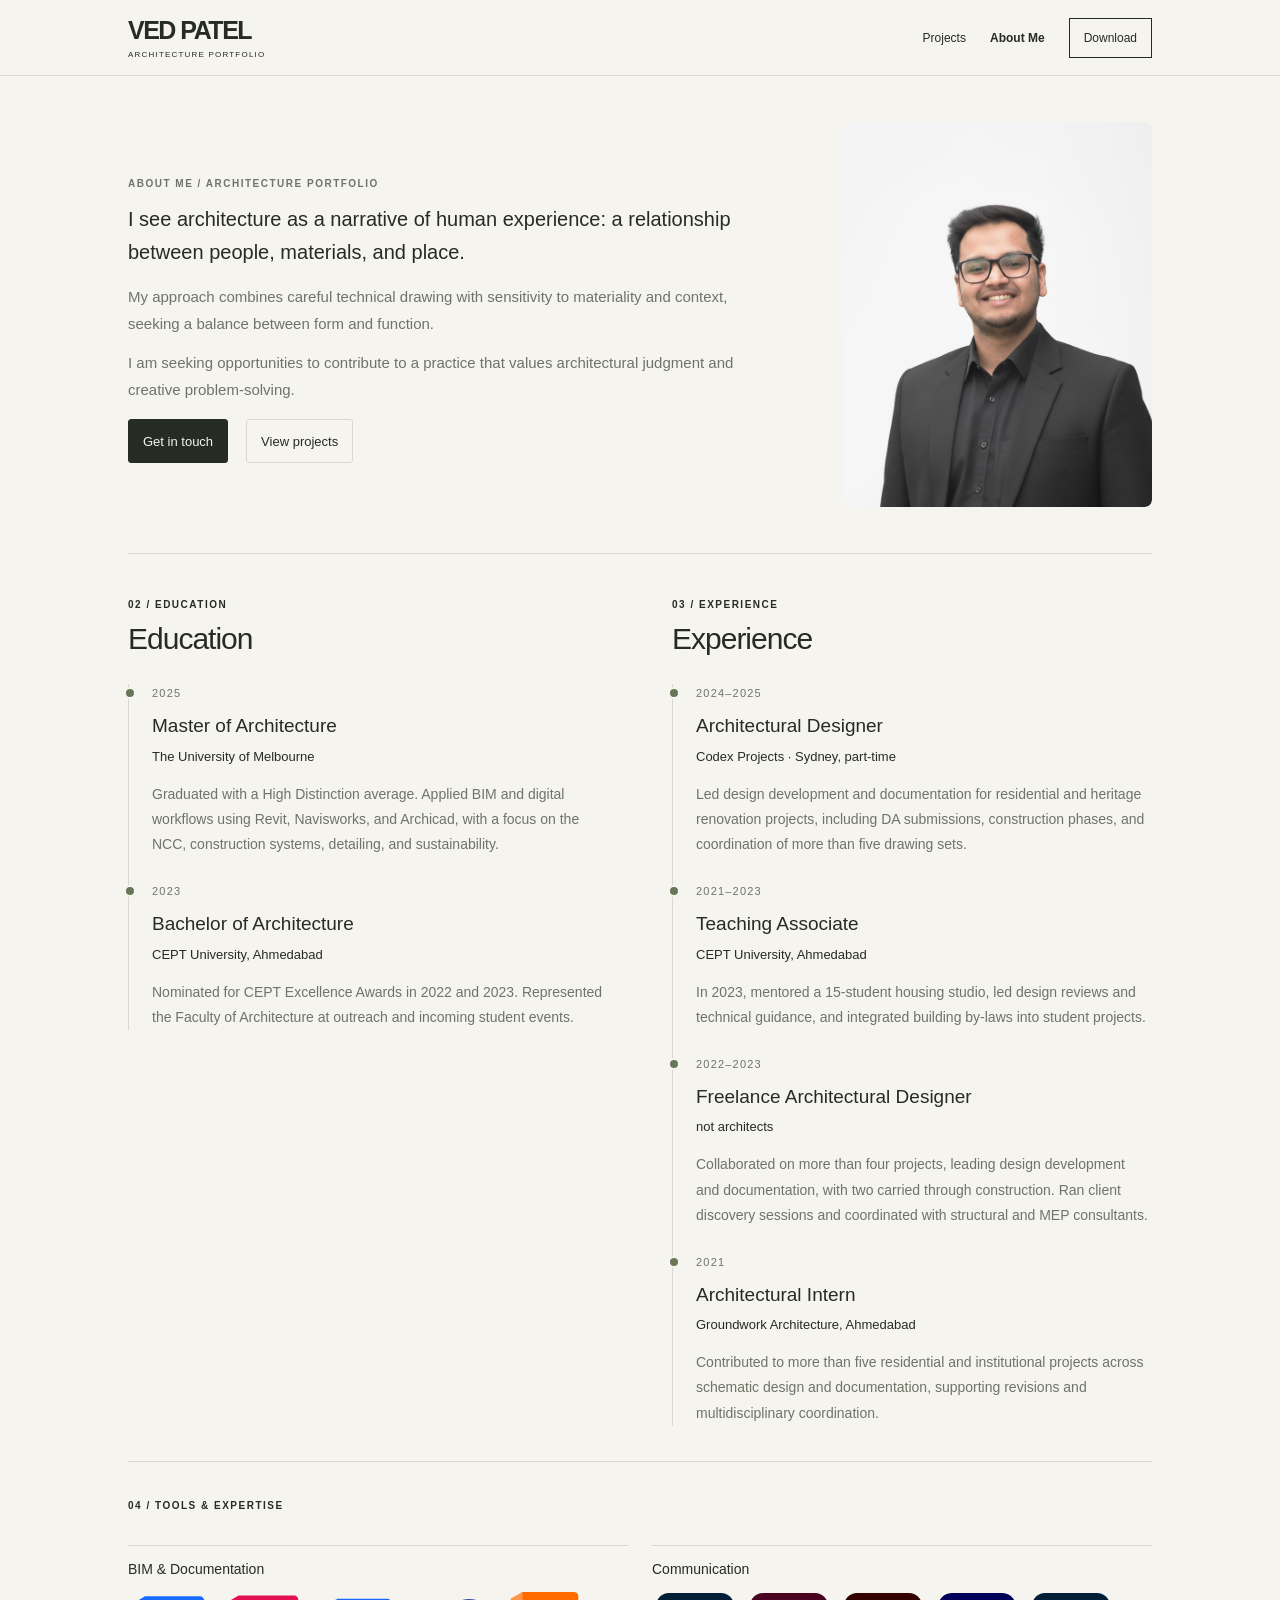
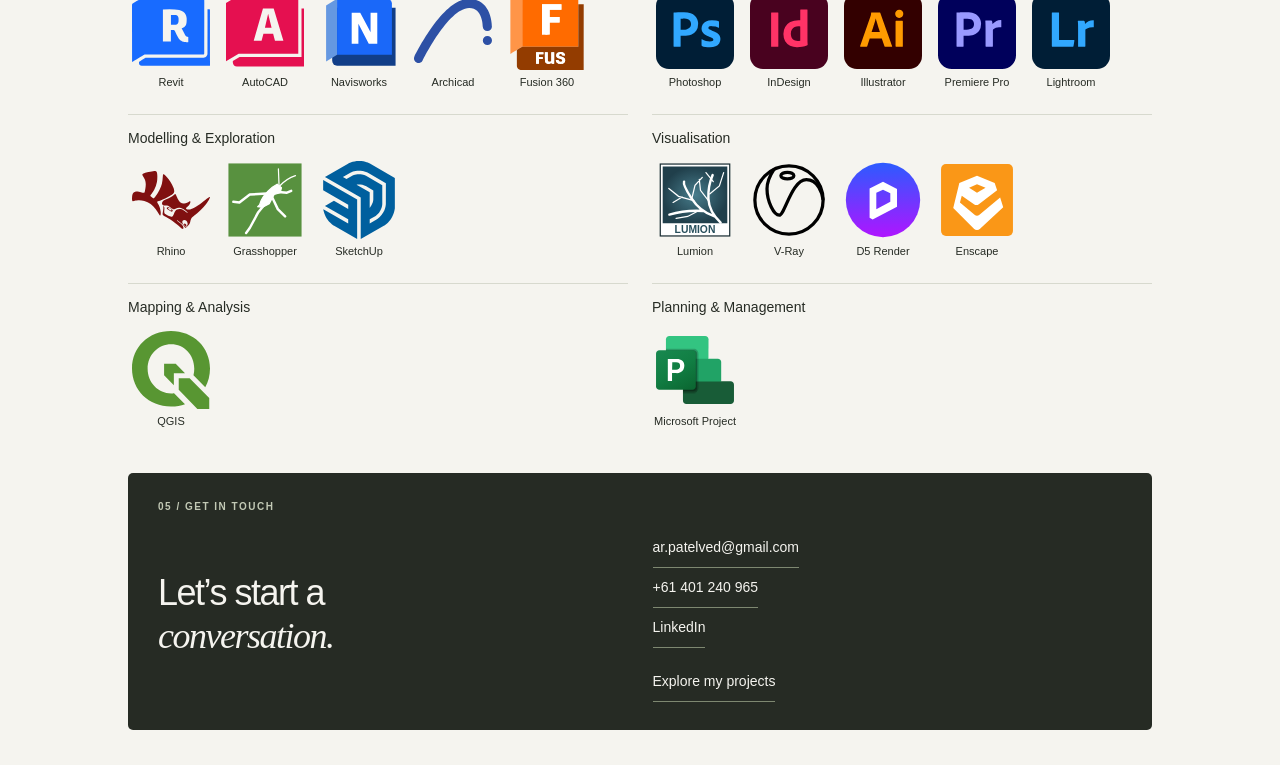
==== about.html @ 92090ff6 "About me page" ====
<!doctype html>
<html lang="en">
  <head>
    <meta charset="utf-8" />
    <meta name="viewport" content="width=device-width,initial-scale=1" />
    <meta
      name="description"
      content="Ved Patel — architecture graduate. Education, architectural experience, tools, and contact details."
    />
    <title>About Me | Ved Patel</title>
    <link rel="stylesheet" href="assets/css/style.css" />
    <link rel="stylesheet" href="assets/css/about.css" />
  </head>
  <body>
    <a class="skip" href="#about-content">Skip to about me</a>
    <header>
      <a class="brand" href="index.html"
        >VED PATEL<span>ARCHITECTURE PORTFOLIO</span></a
      ><button id="menu" aria-controls="navigation" aria-expanded="false">
        Menu +
      </button>
      <nav id="navigation" aria-label="Main navigation">
        <a href="index.html#projects">Projects</a
        ><a href="about.html" aria-current="page">About Me</a
        ><a
          class="download"
          href="assets/downloads/portfolio-placeholder.pdf"
          download
          >Download</a
        >
      </nav>
    </header>
    <main id="about-content" class="about-redesign">
      <section class="about-profile">
        <figure>
          <img
            src="assets/img/about/ved-patel.jpg"
            width="845"
            height="845"
            alt="Portrait of Ved Patel"
            fetchpriority="high"
          />
        </figure>
        <div>
          <p class="eyebrow">ABOUT ME / ARCHITECTURE PORTFOLIO</p>
          <!-- <h1>Ved <em>Patel.</em></h1><p class="profile-subtitle">Architecture. Context. Human experience.</p> -->
          <p class="lead">
            I see architecture as a narrative of human experience: a
            relationship between people, materials, and place.
          </p>
          <p>
            My approach combines careful technical drawing with sensitivity to
            materiality and context, seeking a balance between form and
            function.
          </p>
          <p>
            I am seeking opportunities to contribute to a practice that values
            architectural judgment and creative problem-solving.
          </p>
          <div class="profile-actions">
            <a class="about-action" href="#contact">Get in touch</a
            ><a class="about-action" href="index.html#projects"
              >View projects</a
            >
          </div>
        </div>
      </section>
      <div class="resume-columns">
        <section id="education" class="about-background resume-section">
          <div>
            <p class="eyebrow">02 / EDUCATION</p>
            <h2>Education</h2>
          </div>
          <div class="background-items">
            <article>
              <p class="resume-year">2025</p>
              <h3>Master of Architecture</h3>
              <p class="resume-place">The University of Melbourne</p>
              <p>
                Graduated with a High Distinction average. Applied BIM and
                digital workflows using Revit, Navisworks, and Archicad, with a
                focus on the NCC, construction systems, detailing, and
                sustainability.
              </p>
            </article>
            <article>
              <p class="resume-year">2023</p>
              <h3>Bachelor of Architecture</h3>
              <p class="resume-place">CEPT University, Ahmedabad</p>
              <p>
                Nominated for CEPT Excellence Awards in 2022 and 2023.
                Represented the Faculty of Architecture at outreach and incoming
                student events.
              </p>
            </article>
          </div>
        </section>
        <section
          id="experience"
          class="about-background resume-section experience-section"
        >
          <div>
            <p class="eyebrow">03 / EXPERIENCE</p>
            <h2>Experience</h2>
          </div>
          <div class="background-items">
            <article>
              <p class="resume-year">2024–2025</p>
              <h3>Architectural Designer</h3>
              <p class="resume-place">Codex Projects · Sydney, part-time</p>
              <p>
                Led design development and documentation for residential and
                heritage renovation projects, including DA submissions,
                construction phases, and coordination of more than five drawing
                sets.
              </p>
            </article>
            <article>
              <p class="resume-year">2021–2023</p>
              <h3>Teaching Associate</h3>
              <p class="resume-place">CEPT University, Ahmedabad</p>
              <p>
                In 2023, mentored a 15-student housing studio, led design
                reviews and technical guidance, and integrated building by-laws
                into student projects.
              </p>
            </article>
            <article>
              <p class="resume-year">2022–2023</p>
              <h3>Freelance Architectural Designer</h3>
              <p class="resume-place">not architects</p>
              <p>
                Collaborated on more than four projects, leading design
                development and documentation, with two carried through
                construction. Ran client discovery sessions and coordinated with
                structural and MEP consultants.
              </p>
            </article>
            <article>
              <p class="resume-year">2021</p>
              <h3>Architectural Intern</h3>
              <p class="resume-place">Groundwork Architecture, Ahmedabad</p>
              <p>
                Contributed to more than five residential and institutional
                projects across schematic design and documentation, supporting
                revisions and multidisciplinary coordination.
              </p>
            </article>
          </div>
        </section>
      </div>
      <section id="expertise" class="about-background resume-section">
        <div>
          <p class="eyebrow">04 / TOOLS &amp; EXPERTISE</p>
          <!-- <h2>Tools of the trade.</h2> -->
        </div>
        <div class="tool-groups categorized-tools">
          <div>
            <h3>BIM &amp; Documentation</h3>
            <ul class="tool-list">
              <li>
                <img
                  src="assets/icons/tools/revit.svg"
                  alt=""
                  width="28"
                  height="28"
                  loading="lazy"
                /><span>Revit</span>
              </li>
              <li>
                <img
                  src="assets/icons/tools/autocad.svg"
                  alt=""
                  width="28"
                  height="28"
                  loading="lazy"
                /><span>AutoCAD</span>
              </li>
              <li>
                <img
                  src="assets/icons/tools/navisworks.svg"
                  alt=""
                  width="28"
                  height="28"
                  loading="lazy"
                /><span>Navisworks</span>
              </li>
              <li>
                <img
                  src="assets/icons/tools/archicad.svg"
                  alt=""
                  width="28"
                  height="28"
                  loading="lazy"
                /><span>Archicad</span>
              </li>
              <li>
                <img
                  src="assets/icons/tools/fusion-360.svg"
                  alt=""
                  width="28"
                  height="28"
                  loading="lazy"
                /><span>Fusion 360</span>
              </li>
            </ul>
          </div>
          <div>
            <h3>Communication</h3>
            <ul class="tool-list">
              <li>
                <img
                  src="assets/icons/tools/photoshop.svg"
                  alt=""
                  width="28"
                  height="28"
                  loading="lazy"
                /><span>Photoshop</span>
              </li>
              <li>
                <img
                  src="assets/icons/tools/indesign.svg"
                  alt=""
                  width="28"
                  height="28"
                  loading="lazy"
                /><span>InDesign</span>
              </li>
              <li>
                <img
                  src="assets/icons/tools/illustrator.svg"
                  alt=""
                  width="28"
                  height="28"
                  loading="lazy"
                /><span>Illustrator</span>
              </li>
              <li>
                <img
                  src="assets/icons/tools/premiere.svg"
                  alt=""
                  width="28"
                  height="28"
                  loading="lazy"
                /><span>Premiere Pro</span>
              </li>
              <li>
                <img
                  src="assets/icons/tools/lightroom.svg"
                  alt=""
                  width="28"
                  height="28"
                  loading="lazy"
                /><span>Lightroom</span>
              </li>
            </ul>
          </div>
          <div>
            <h3>Modelling &amp; Exploration</h3>
            <ul class="tool-list">
              <li>
                <img
                  src="assets/icons/tools/rhinoceros-3d.svg"
                  alt=""
                  width="28"
                  height="28"
                  loading="lazy"
                /><span>Rhino</span>
              </li>
              <li>
                <img
                  src="assets/icons/tools/grasshopper-3d.svg"
                  alt=""
                  width="28"
                  height="28"
                  loading="lazy"
                /><span>Grasshopper</span>
              </li>
              <li>
                <img
                  src="assets/icons/tools/sketchup.svg"
                  alt=""
                  width="28"
                  height="28"
                  loading="lazy"
                /><span>SketchUp</span>
              </li>
            </ul>
          </div>
          <div>
            <h3>Visualisation</h3>
            <ul class="tool-list">
              <li>
                <img
                  src="assets/icons/tools/lumion-3d.svg"
                  alt=""
                  width="28"
                  height="28"
                  loading="lazy"
                /><span>Lumion</span>
              </li>
              <li>
                <img
                  src="assets/icons/tools/vray.svg"
                  alt=""
                  width="28"
                  height="28"
                  loading="lazy"
                /><span>V-Ray</span>
              </li>
              <li>
                <img
                  src="assets/icons/tools/d5-render.svg"
                  alt=""
                  width="28"
                  height="28"
                  loading="lazy"
                /><span>D5 Render</span>
              </li>
              <li>
                <img
                  src="assets/icons/tools/enscape-chaos.svg"
                  alt=""
                  width="28"
                  height="28"
                  loading="lazy"
                /><span>Enscape</span>
              </li>
            </ul>
          </div>
          
          <div>
            <h3>Mapping &amp; Analysis</h3>
            <ul class="tool-list">
              <li>
                <img
                  src="assets/icons/tools/qgis.svg"
                  alt=""
                  width="48"
                  height="48"
                  loading="lazy"
                /><span>QGIS</span>
              </li>
            </ul>
          </div>
          <div>
            <h3>Planning &amp; Management</h3>
            <ul class="tool-list">
              <li>
                <img
                  src="assets/icons/tools/microsoft-project.svg"
                  alt=""
                  width="56"
                  height="56"
                  loading="lazy"
                /><span>Microsoft Project</span>
              </li>
            </ul>
          </div>
        </div>
      </section>
      <section id="contact" class="contact">
        <p class="eyebrow">05 / GET IN TOUCH</p>
        <h2>Let’s start a<br /><em>conversation.</em></h2>
        <div class="contact-links">
          <a class="about-action" href="mailto:ar.patelved@gmail.com"
            >ar.patelved@gmail.com</a
          ><a class="about-action" href="tel:+61401240965">+61 401 240 965</a
          ><a class="about-action" href="https://www.linkedin.com/in/vedhpatel/"
            >LinkedIn</a
          >
        </div>
        <a class="about-action" href="index.html#projects"
          >Explore my projects</a
        >
      </section>
    </main>
    <!-- <footer>
      <a class="brand" href="index.html">Ved Patel</a
      ><span>Ved Patel · Architecture portfolio</span
      ><a href="#about-content">Back to top ↑</a>
    </footer> -->
    <script src="assets/js/navigation.js"></script>
    <script src="assets/js/motion.js"></script>
  </body>
</html>
---- assets/css/style.css ----
:root{--bg:#f5f4ef;--ink:#262b24;--muted:#6e7467;--line:#d7d9ce;--green:#e7eadf}*{box-sizing:border-box}html{scroll-behavior:smooth;scroll-padding-top:24px}body{margin:0;background:var(--bg);color:var(--ink);font-family:Arial,Helvetica,sans-serif}a{color:inherit;text-decoration:none}button{font:inherit;cursor:pointer;color:inherit}a:focus-visible,button:focus-visible{outline:2px solid #697e4a;outline-offset:5px}.skip{position:absolute;top:-80px}.skip:focus{top:8px;left:8px;z-index:10;background:white;padding:15px}header{display:flex;align-items:center;justify-content:space-between;padding:28px 5%;border-bottom:1px solid var(--line)}.brand{font-size:32px;letter-spacing:-2px;font-weight:800}.brand span{display:block;font-size:9px;letter-spacing:1.6px;margin-top:7px;font-weight:400}nav{display:flex;align-items:center;gap:32px;font-size:13px}nav a{display:inline-flex;align-items:center;min-height:44px}nav a:hover{color:#64734c}.download{border:1px solid var(--ink);padding:0 18px;gap:22px}.download:hover{background:var(--ink);color:var(--bg)}#menu{display:none}.intro{padding:70px 5% 38px}.eyebrow{font-size:10px;letter-spacing:2px;font-weight:600}h1{font-size:clamp(48px,7vw,108px);font-weight:400;letter-spacing:-5px;line-height:1.05;margin:32px 0}em{font-family:Georgia,serif;font-weight:400}.intro-row{display:flex;justify-content:space-between;align-items:end;font-size:13px;line-height:1.6}.intro-row p{margin:0}.intro-row a{display:flex;gap:40px;align-items:center}.intro-row span{font-size:28px}.hero{margin:0 2%;position:relative}.hero img{display:block;width:100%;height:65vh;min-height:360px;max-height:800px;object-fit:cover;object-position:center 60%}.hero figcaption{position:absolute;bottom:0;left:0;right:0;padding:65px 3% 25px;display:flex;justify-content:space-between;gap:20px;color:white;background:linear-gradient(transparent,#0009);font-size:12px}.hero figcaption span{font-size:10px;letter-spacing:1px}.projects{padding:85px 5%}.section-heading{display:flex;justify-content:space-between;align-items:end;border-bottom:1px solid var(--line);padding-bottom:26px}.section-heading h2{font-size:36px;letter-spacing:-1.5px;font-weight:400;margin:18px 0 0}.section-heading sup{font-size:12px;color:var(--muted);letter-spacing:0;margin-left:5px}.section-heading>p{font-size:12px;line-height:1.6;color:var(--muted)}.filters{display:flex;gap:10px;flex-wrap:wrap;margin:26px 0 35px}.filters button{background:none;border:1px solid var(--line);padding:12px 20px;border-radius:30px;font-size:12px;min-height:44px}.filters .active{background:var(--ink);color:white;border-color:var(--ink)}.grid{display:grid;grid-template-columns:repeat(3,minmax(0,1fr));gap:40px 25px}.card{background:none;border:0;padding:0;text-align:left;min-width:0}.card-image{display:block;aspect-ratio:1.25;overflow:hidden;background:var(--green)}.card img{width:100%;height:100%;object-fit:cover;transition:transform .5s}.card:hover img{transform:scale(1.035)}.card-heading{display:flex;justify-content:space-between;gap:15px;align-items:center;margin-top:16px}.card h3{font-weight:400;font-size:17px;margin:0}.card p{font-size:11px;color:var(--muted);margin-top:9px}.about{background:var(--green);padding:75px 5%;display:grid;grid-template-columns:1fr 1fr;gap:10%}.about h2{font-size:clamp(32px,3.4vw,52px);font-weight:400;line-height:1.18;letter-spacing:-2px;margin-top:28px}.about p{font-size:14px;line-height:1.8;color:#59614f}.about .eyebrow{font-size:10px}.about .lead{font-size:21px;color:var(--ink);line-height:1.6}.about .note{font-size:11px;margin-top:25px}.contact{padding:85px 5%}.contact h2{font-size:clamp(45px,6.5vw,90px);font-weight:400;line-height:1.1;letter-spacing:-4px;margin:30px 0}.contact>p:not(.eyebrow){font-size:13px;color:var(--muted)}#copy-email{background:none;border:0;border-bottom:1px solid var(--ink);padding:16px 0;font-size:16px}footer{margin:0 5%;border-top:1px solid var(--line);display:flex;justify-content:space-between;align-items:center;padding:28px 0;font-size:11px;color:var(--muted)}footer .brand{font-size:25px;color:var(--ink)}@media(min-width:1700px){body{max-width:1850px;margin:auto}}@media(max-width:1050px){.grid{grid-template-columns:repeat(2,minmax(0,1fr))}nav{gap:23px}h1{letter-spacing:-3px}.about{gap:6%}}@media(max-width:650px){header{padding:23px 6%}.brand{font-size:28px}#menu{display:block;background:none;border:0;min-height:44px;padding:10px;font-size:13px}nav{display:none;position:absolute;top:97px;left:0;right:0;background:var(--bg);z-index:5;padding:20px 6%;border-bottom:1px solid var(--line)}nav.open{display:flex;flex-direction:column;align-items:stretch;gap:15px}nav a{justify-content:space-between}.intro{padding:45px 6% 30px}h1{font-size:47px;letter-spacing:-2.8px;margin:28px 0}.eyebrow{font-size:9px;letter-spacing:1.5px}.intro-row{font-size:11px;align-items:start;gap:18px}.intro-row a{gap:12px}.hero{margin:0}.hero img{height:52vh;min-height:340px}.hero figcaption{font-size:11px;padding:65px 6% 20px}.hero figcaption span{font-size:8px}.projects{padding:55px 6%}.section-heading h2{font-size:28px;letter-spacing:-1px}.section-heading>p{font-size:10px;max-width:100px}.filters{gap:7px}.filters button{font-size:11px;padding:11px 13px}.grid{grid-template-columns:1fr;gap:32px}.about{padding:50px 6%;grid-template-columns:1fr;gap:0}.about h2{margin-bottom:10px}.about .lead{font-size:19px}.contact{padding:55px 6%}.contact h2{font-size:46px;letter-spacing:-2px}footer{margin:0 6%;flex-wrap:wrap;gap:22px}footer span{order:3;width:100%}}@media(prefers-reduced-motion:reduce){html{scroll-behavior:auto}.card img{transition:none}}



.card{display:block}.project-page{padding:55px 5% 80px}.project-back{display:inline-flex;align-items:center;min-height:44px;font-size:13px;margin-bottom:30px}.project-page h1{font-size:clamp(40px,6vw,88px);letter-spacing:-3px}.project-description{max-width:600px;color:var(--muted);font-size:14px;line-height:1.8;margin-bottom:40px}.project-images{display:grid;gap:25px}.project-images img{display:block;width:100%;height:auto;background:var(--green)}.project-pagination{display:flex;justify-content:space-between;gap:25px;border-top:1px solid var(--line);margin-top:45px;padding-top:25px;font-size:14px}.project-pagination a{min-height:44px;display:inline-flex;align-items:center}@media(max-width:650px){.project-page{padding:30px 6% 50px}.project-page h1{letter-spacing:-2px}.project-images{gap:15px}.project-pagination{font-size:12px}}

/* Gentle motion with native scrolling and navigation. */
@media (prefers-reduced-motion: no-preference) {
 main{animation:page-arrive 450ms ease-out both}
 .reveal{opacity:0;transform:translateY(16px);transition:opacity 650ms ease-out,transform 650ms cubic-bezier(.22,1,.36,1)}
 .reveal.is-visible{opacity:1;transform:none}
 .card img{transition:transform 800ms cubic-bezier(.22,1,.36,1)}
 .card-heading>span{transition:transform 450ms cubic-bezier(.22,1,.36,1)}
 #navigation>a:not(.download){background-image:linear-gradient(currentColor,currentColor);background-repeat:no-repeat;background-position:0 calc(100% - 6px);background-size:0 1px;transition:background-size 300ms ease,color 300ms ease}
 #navigation>a:not(.download):hover,#navigation>a:not(.download):focus-visible{background-size:100% 1px}
 .download,.filters button{transition:color 250ms ease,background-color 250ms ease,border-color 250ms ease}
 .card:focus-visible .card-heading>span{transform:translate(3px,-3px)}
}
@media(hover:hover) and (pointer:fine) and (prefers-reduced-motion:no-preference){.card:hover img{transform:scale(1.025)}.card:hover .card-heading>span{transform:translate(3px,-3px)}}
@keyframes page-arrive{from{opacity:0}to{opacity:1}}
@media(prefers-reduced-motion:reduce){.reveal{opacity:1;transform:none;transition:none}.card:hover img{transform:none}}
.related-projects{margin-top:70px;padding-top:38px;border-top:1px solid var(--line)}
.related-heading{display:flex;align-items:end;justify-content:space-between;gap:20px;margin-bottom:28px}
.related-heading h2{font-size:clamp(26px,3vw,42px);font-weight:400;letter-spacing:-1px;margin:15px 0 0}
.related-controls{display:flex;gap:9px;flex-shrink:0}
.related-controls button{width:46px;height:46px;border:1px solid var(--line);border-radius:50%;background:transparent;font-size:20px}
.related-controls button:hover:not(:disabled){background:var(--ink);color:var(--bg)}
.related-controls button:disabled{opacity:.3;cursor:default}
.related-track{display:flex;gap:24px;overflow-x:auto;scroll-snap-type:x mandatory;scroll-padding-inline:2px;overscroll-behavior-x:contain;padding:5px 2px 12px;scrollbar-width:none;-ms-overflow-style:none}
.related-track::-webkit-scrollbar{display:none}
.related-dots{display:flex;justify-content:center;gap:0;margin-top:8px}
.related-dots button{display:grid;place-items:center;width:44px;height:44px;padding:0;border:0;background:transparent;border-radius:50%}
.related-dots button::before{content:'';display:block;width:7px;height:7px;border-radius:50%;background:var(--line)}
.related-dots button.active::before{background:var(--ink);width:9px;height:9px}
.related-dots button:hover::before{background:var(--muted)}
@media(prefers-reduced-motion:no-preference){.related-dots button::before{transition:background-color 250ms ease,width 250ms ease,height 250ms ease}}
.related-card{flex:0 0 calc((100% - 48px)/3);scroll-snap-align:start}
.related-track:focus-visible{outline:2px solid #697e4a;outline-offset:5px}
@media(max-width:1050px){.related-card{flex-basis:calc((100% - 24px)/2)}}
@media(max-width:650px){.related-projects{margin-top:45px;padding-top:25px}.related-heading{align-items:center;gap:12px}.related-heading h2{font-size:26px}.related-controls{gap:6px}.related-controls button{width:44px;height:44px}.related-track{gap:16px}.related-card{flex-basis:84%}}

/* A sharp central project, with smaller softly blurred neighbours. */
.related-track{padding:25px 0 18px;scroll-padding-inline:0;align-items:start}
.related-track .related-card{flex-basis:36%;scroll-snap-align:center}
.related-card .card-image{transform:scale(1);filter:none;opacity:1;transform-origin:center}.related-card.is-side .card-image{transform:scale(.88);filter:blur(3px);opacity:.5}
.related-card .card-heading,.related-card>p{opacity:.45;transform:scale(.94);transform-origin:center}
.related-card.is-centered .card-image,.related-card:focus-visible .card-image{transform:scale(1);filter:blur(0);opacity:1}
.related-card.is-centered .card-heading,.related-card.is-centered>p,.related-card:focus-visible .card-heading,.related-card:focus-visible>p{opacity:1;transform:none}
@media(prefers-reduced-motion:no-preference){.related-card .card-image{transition:transform 650ms cubic-bezier(.22,1,.36,1),filter 650ms ease,opacity 650ms ease}.related-card .card-heading,.related-card>p{transition:opacity 500ms ease,transform 500ms ease}}
@media(max-width:650px){.related-track .related-card{flex-basis:56%}.related-card.is-side .card-image{filter:blur(2px)}.related-card.is-centered .card-image,.related-card:focus-visible .card-image{filter:none}}
.related-track .related-card.is-centered .card-image{filter:none;opacity:1;transform:scale(1);transition:transform 650ms cubic-bezier(.22,1,.36,1),opacity 300ms ease}.related-track .related-card.is-centered img{filter:none}

/* Let the carousel use the full page width as the screen grows. */
.related-track{width:calc(100% + 11.111111%);margin-inline:-5.555555%}
.related-track .related-card{flex-basis:clamp(210px,26vw,380px)}
@media(max-width:650px){.related-track{width:calc(100% + 13.636364%);margin-inline:-6.818182%}.related-track .related-card{flex-basis:clamp(160px,56vw,300px)}}
/* Consistent, wider page margins across both pages. */
:root{--page-gutter:clamp(56px,10vw,180px)}
header,.intro,.projects,.about,.contact,.project-page{padding-inline:var(--page-gutter)}
.hero{margin-inline:var(--page-gutter)}
footer{margin-inline:var(--page-gutter)}
.related-track{width:100%;margin-inline:0}
@media(max-width:650px){
 :root{--page-gutter:24px}
 header,.intro,.projects,.about,.contact,.project-page{padding-inline:var(--page-gutter)}
 .hero,footer{margin-inline:var(--page-gutter)}
 #navigation{padding-inline:var(--page-gutter)}
 .related-track{width:100%;margin-inline:0}
}
/* Compact navigation in the normal document flow. */
header{position:static;padding-block:16px;gap:20px}
header .brand{font-size:25px;letter-spacing:-1.5px}
header .brand span{font-size:8px;letter-spacing:1.2px;margin-top:5px}
#navigation{gap:24px;font-size:12px}
#navigation>a{min-height:40px}
#navigation .download{padding-inline:14px;gap:0}
@media(max-width:650px){
 header{flex-wrap:wrap;padding-block:12px}
 #menu{min-height:40px}
 #navigation{position:static;flex-basis:100%;padding:12px 0 6px;border:0;gap:10px}
 #navigation>a{min-height:44px}
}
/* Keep navigation visible while scrolling. */
header{position:sticky;top:0;z-index:100;background:var(--bg)}html{scroll-padding-top:100px}@media(max-width:650px){html{scroll-padding-top:90px}}

/* Progressive translucent blur at the carousel edges; centre stays clear. */
.related-viewport{position:relative;isolation:isolate}
.related-viewport::before,.related-viewport::after{content:'';position:absolute;top:0;bottom:0;width:30%;z-index:2;pointer-events:none;background:rgba(245,244,239,.32);-webkit-backdrop-filter:blur(6px);backdrop-filter:blur(6px)}
.related-viewport::before{left:0;-webkit-mask-image:linear-gradient(to right,#000,transparent);mask-image:linear-gradient(to right,#000,transparent)}
.related-viewport::after{right:0;-webkit-mask-image:linear-gradient(to left,#000,transparent);mask-image:linear-gradient(to left,#000,transparent)}
.related-track .related-card.is-side .card-image{filter:none;opacity:1}
.related-track .related-card.is-side .card-heading,.related-track .related-card.is-side>p{opacity:.8}
.related-viewport:focus-within::before,.related-viewport:focus-within::after{pointer-events:none}
@media(max-width:650px){.related-viewport::before,.related-viewport::after{width:22%;-webkit-backdrop-filter:blur(4px);backdrop-filter:blur(4px)}}
/* Blur neighbouring tiles while preserving the sharp centre. */
.related-track .related-card.is-side .card-image{filter:blur(3px);opacity:.7}
.related-track .related-card.is-centered .card-image,.related-track .related-card:focus-visible .card-image{filter:none;opacity:1}
@media(max-width:650px){.related-track .related-card.is-side .card-image{filter:blur(2px)}.related-track .related-card.is-centered .card-image,.related-track .related-card:focus-visible .card-image{filter:none}}
/* Compact sticky thumbnails make long image galleries easy to navigate. */
.image-navigator{position:sticky;top:72px;z-index:10;background:var(--bg);border-block:1px solid var(--line);padding:10px 0 8px;margin-bottom:24px}
.image-nav-heading{display:flex;justify-content:space-between;font-size:10px;letter-spacing:1px;margin-bottom:8px;color:var(--muted)}
.image-thumbnails{display:flex;gap:8px;overflow-x:auto;padding:3px 2px 7px;scrollbar-width:thin}
.image-thumbnails a{position:relative;flex:0 0 62px;height:45px;opacity:.55;border:2px solid transparent;border-radius:3px;overflow:hidden}
.image-thumbnails img{display:block;width:100%;height:100%;object-fit:cover}
.image-thumbnails a>span{position:absolute;bottom:0;right:0;padding:2px 4px;background:#20251dcc;color:white;font-size:8px}
.image-thumbnails a[aria-current=true],.image-thumbnails a:hover,.image-thumbnails a:focus-visible{opacity:1;border-color:var(--ink)}
.project-images img{scroll-margin-top:195px}
@media(max-width:650px){.image-navigator{top:66px;margin-bottom:16px}.image-thumbnails a{flex-basis:56px;height:44px}.project-images img{scroll-margin-top:185px}}
@media(prefers-reduced-motion:no-preference){.image-thumbnails a{transition:opacity 200ms ease,border-color 200ms ease}}
/* Vertical image navigation alongside the right edge of the gallery. */
.project-gallery-layout{display:grid;grid-template-columns:minmax(0,1fr) 80px;gap:24px;align-items:start}
.project-gallery-layout .project-images{min-width:0}
.image-navigator{top:90px;width:80px;margin:0;padding:10px 6px;border:1px solid var(--line);border-radius:5px;max-height:calc(100dvh - 115px)}
.image-nav-heading{flex-direction:column;align-items:center;gap:5px;font-size:9px;letter-spacing:0;text-align:center;margin-bottom:8px}
.image-thumbnails{flex-direction:column;overflow-x:hidden;overflow-y:auto;max-height:calc(100dvh - 185px);padding:3px;gap:7px}
.image-thumbnails a{flex:0 0 46px;width:100%;height:46px;min-height:46px}
.project-images img{scroll-margin-top:100px}
@media(max-width:650px){.project-gallery-layout{grid-template-columns:minmax(0,1fr) 48px;gap:10px}.image-navigator{top:80px;width:48px;padding:7px 3px;max-height:calc(100dvh - 100px)}.image-nav-heading{font-size:8px}.image-nav-heading>span:first-child{font-size:0}.image-nav-heading>span:first-child::after{content:'Images';font-size:8px}.image-thumbnails{padding:2px;max-height:calc(100dvh - 163px);gap:6px}.image-thumbnails a{flex-basis:44px;min-height:44px;height:44px}.project-images img{scroll-margin-top:90px}}
/* The document is the only scroll area; thumbnails flow beside the gallery. */
.project-gallery-layout .image-navigator{position:static;max-height:none;align-self:start}
.project-gallery-layout .image-thumbnails{overflow:visible;max-height:none;padding-bottom:3px;scrollbar-width:none}
/* Sticky right-side navigation with no independent scrolling. */
.project-gallery-layout .image-navigator{position:sticky;top:90px;align-self:start;max-height:none}.project-gallery-layout .image-thumbnails{overflow:visible;max-height:none}@media(max-width:650px){.project-gallery-layout .image-navigator{top:80px}}

/* Expand the image navigator into two columns when height is limited. */
.project-gallery-layout{grid-template-columns:minmax(0,1fr) auto}
.project-gallery-layout .image-thumbnails{display:grid;grid-template-columns:1fr;gap:7px}
.project-gallery-layout .image-navigator.two-columns{width:148px}
.project-gallery-layout .image-navigator.two-columns .image-thumbnails{grid-template-columns:repeat(2,minmax(0,1fr))}
@media(max-width:650px){.project-gallery-layout .image-navigator.two-columns{width:90px}.project-gallery-layout .image-thumbnails{gap:6px}}
/* Hide the image navigator on phones and give the gallery full width. */
@media(max-width:650px){.project-gallery-layout{grid-template-columns:minmax(0,1fr)}.project-gallery-layout .image-navigator{display:none}}

/* Project introduction: information left, first image as the cover right. */
.project-introduction{display:grid;grid-template-columns:minmax(0,.8fr) minmax(0,1.2fr);gap:clamp(28px,5vw,80px);align-items:center;margin-bottom:55px}
.project-introduction-text{min-width:0}
.project-introduction h1{font-size:clamp(36px,4.4vw,68px);line-height:1.1;margin:24px 0 30px;overflow-wrap:anywhere}
.project-cover{display:block;width:100%;height:auto;scroll-margin-top:100px}
.project-metadata{margin:0 0 24px;padding-top:20px;border-top:1px solid var(--line)}
.project-metadata dt{font-size:10px;letter-spacing:1.5px;text-transform:uppercase;color:var(--muted);margin-bottom:9px}
.project-metadata dd{font-size:14px;margin:0;line-height:1.6}
.project-introduction .project-description{margin-bottom:0}
@media(max-width:650px){.project-introduction{grid-template-columns:minmax(0,1fr);gap:25px;margin-bottom:25px}.project-introduction h1{font-size:40px;margin:20px 0 25px}.project-cover{scroll-margin-top:90px}}
/* Dedicated About Me page. */
.about-opening{max-width:540px;font-size:17px;line-height:1.8;color:var(--muted);margin:30px 0 0}
.about-profile,.about-background{padding:55px var(--page-gutter) 75px;display:grid;grid-template-columns:minmax(0,1fr) minmax(0,1fr);gap:clamp(30px,6vw,90px);align-items:center}
.about-profile figure{margin:0}.about-profile img{display:block;width:100%;height:auto}.about-profile figcaption{font-size:10px;color:var(--muted);margin-top:12px}
.about-profile h2,.about-background h2{font-size:clamp(28px,3.4vw,46px);font-weight:400;letter-spacing:-1.5px;margin:20px 0}
.about-profile p{font-size:14px;line-height:1.8;color:var(--muted)}.about-profile .lead{font-size:20px;color:var(--ink)}.about-profile .eyebrow{font-size:10px}.about-profile .note{font-size:11px}
.about-background{align-items:start;padding-top:70px}.background-items>div{border-bottom:1px solid var(--line);padding:5px 0 20px;margin-bottom:20px}.background-items h3{font-size:15px;font-weight:400}.background-items p{font-size:13px;line-height:1.7;color:var(--muted)}
.about-action{display:inline-flex;align-items:center;min-height:44px;border-bottom:1px solid var(--ink);font-size:14px;margin:10px 24px 0 0}
#navigation a[aria-current=page]{font-weight:700}
@media(max-width:650px){.about-profile,.about-background{grid-template-columns:minmax(0,1fr);gap:30px;padding-block:30px 45px}.about-profile .lead{font-size:18px}.about-opening{font-size:15px}}
/* About page content adapted from Ved Patel's existing portfolio. */
.about-profile figure{max-width:480px}.about-profile img{aspect-ratio:1;object-fit:cover}
.resume-section{border-top:1px solid var(--line);padding-block:60px}
.background-items>article{padding:0 0 26px;margin-bottom:28px;border-bottom:1px solid var(--line)}
.background-items>article:last-child{margin-bottom:0;border-bottom:0}
.background-items .resume-year{font-size:11px;letter-spacing:1px;color:var(--muted);margin:0 0 12px}
.background-items article h3{font-size:21px;margin:0 0 8px;font-weight:400}
.background-items .resume-place{font-size:13px;color:var(--ink);margin:0 0 15px}
.tool-groups{display:grid;grid-template-columns:repeat(2,minmax(0,1fr));gap:26px}
.tool-groups h3{font-size:14px;font-weight:400;margin:0 0 12px}
.tool-groups p{font-size:13px;line-height:1.9;color:var(--muted);margin:0}
.contact-links{display:flex;flex-wrap:wrap;gap:0 14px}
.contact-links a{overflow-wrap:anywhere}
@media(max-width:650px){.resume-section{padding-block:35px}.tool-groups{grid-template-columns:1fr;gap:25px}.background-items article h3{font-size:19px}.contact-links{display:block}}
/* About page: layered entrances and subtle, deliberate interactions. */
.about-profile figure{overflow:hidden}
.about-profile figure img{display:block}
@media(prefers-reduced-motion:no-preference){
 .about-intro>.reveal,.about-profile>div>.reveal,.tool-groups>.reveal{transition-delay:var(--reveal-delay,0ms)}
 .about-intro h1.reveal{transform:translateY(24px);transition-duration:900ms}
 .about-intro h1.reveal.is-visible{transform:none}
 .about-profile figure.reveal{transform:translateY(24px);transition-duration:900ms}
 .about-profile figure.reveal.is-visible{transform:none}
 .about-profile figure.reveal img{transform:scale(1.045);transition:transform 1400ms cubic-bezier(.22,1,.36,1)}
 .about-profile figure.reveal.is-visible img{transform:scale(1)}
 .resume-section .background-items>article{transition-duration:750ms}
 .tool-groups>div{position:relative;padding:18px;border:1px solid var(--line);transition:opacity 650ms ease-out,transform 650ms cubic-bezier(.22,1,.36,1),background-color 300ms ease,border-color 300ms ease;transition-delay:var(--reveal-delay,0ms)}
 .about-action{background-image:linear-gradient(currentColor,currentColor);background-repeat:no-repeat;background-size:0 1px;background-position:left bottom;transition:background-size 400ms ease,color 300ms ease}
 .about-action:hover,.about-action:focus-visible{background-size:100% 1px;color:#64734c}
}
@media(hover:hover) and (pointer:fine) and (prefers-reduced-motion:no-preference){
 .tool-groups>div.is-visible:hover{transform:translateY(-4px);background:var(--green);border-color:#a9b29b;transition-delay:0ms}
}
/* About: a balanced profile, readable timelines, and a calm contact panel. */
#about-content .about-profile{grid-template-columns:minmax(0,.85fr) minmax(0,1.15fr);gap:clamp(32px,6vw,90px);padding-block:70px 80px;align-items:center}
#about-content .about-profile figure{width:100%;max-width:420px;margin:0}
#about-content .about-profile figure img{aspect-ratio:4/5;object-fit:cover;object-position:center;border-radius:2px}
#about-content .about-profile h1{font-size:clamp(32px,3.8vw,60px);line-height:1.12;letter-spacing:-2.3px;margin:24px 0 28px;font-weight:400}
#about-content .about-profile>div{max-width:600px}
#about-content .about-profile .lead{font-size:clamp(17px,1.5vw,21px);line-height:1.7;margin:0 0 20px}
#about-content .about-profile p:not(.lead):not(.eyebrow){font-size:14px;line-height:1.85;margin:0 0 16px}
#about-content .resume-section{grid-template-columns:minmax(0,.7fr) minmax(0,1.3fr);gap:clamp(32px,6vw,90px);padding-block:65px;align-items:start}
#about-content .resume-section h2{font-size:clamp(28px,3vw,42px);line-height:1.2;letter-spacing:-1.5px;margin:20px 0 0}
#about-content .background-items{border-left:1px solid var(--line);padding-left:28px}
#about-content .background-items>article{position:relative;margin:0;padding:0 0 32px;border:0}
#about-content .background-items>article:last-child{padding-bottom:0}
#about-content .background-items>article::before{content:'';position:absolute;left:-33px;top:3px;width:8px;height:8px;background:var(--accent,#687757);border:2px solid var(--bg);border-radius:50%;box-sizing:content-box}
#about-content .background-items .resume-year{font-size:10px;letter-spacing:1.2px;margin:0 0 12px}
#about-content .background-items h3{font-size:clamp(18px,1.8vw,23px);line-height:1.35;margin:0 0 8px}
#about-content .background-items .resume-place{font-size:12px;line-height:1.7;margin:0 0 12px}
#about-content .background-items article>p:last-child{font-size:13px;line-height:1.85;max-width:590px;margin-bottom:0}
#about-content .tool-groups{gap:16px;align-items:stretch}
#about-content .tool-groups>div{padding:22px;border:1px solid var(--line);background:#eeeee7;min-width:0}
#about-content .tool-groups h3{font-size:13px;line-height:1.5;margin:0 0 12px}
#about-content .tool-groups p{font-size:12px;line-height:1.9}
#about-content>.contact{margin:15px var(--page-gutter) 65px;padding:40px clamp(24px,4vw,60px);background:var(--green);border:1px solid var(--line)}
#about-content>.contact h2{font-size:clamp(34px,4.5vw,64px);letter-spacing:-2px;margin:24px 0}
#about-content .contact-links{gap:0 24px}
#about-content .contact-links .about-action{font-size:13px;margin-right:0}
@media(min-width:1051px){#about-content .resume-section>div:first-child{position:sticky;top:115px}}
@media(min-width:651px) and (max-width:900px){#about-content .about-profile{gap:30px;grid-template-columns:minmax(0,.8fr) minmax(0,1.2fr)}#about-content .resume-section{grid-template-columns:minmax(0,.65fr) minmax(0,1.35fr);gap:30px}#about-content .tool-groups{grid-template-columns:1fr}}
@media(max-width:650px){#about-content .about-profile{grid-template-columns:1fr;padding-block:32px 45px;gap:30px}#about-content .about-profile figure{max-width:320px}#about-content .about-profile figure img{aspect-ratio:1}#about-content .about-profile h1{font-size:36px;letter-spacing:-1.5px;margin:20px 0}#about-content .resume-section{grid-template-columns:1fr;padding-block:36px;gap:28px}#about-content .background-items{padding-left:23px}#about-content .background-items>article::before{left:-28px}#about-content .tool-groups{grid-template-columns:1fr;gap:12px}#about-content>.contact{margin-bottom:35px;padding:28px 20px}#about-content>.contact h2{font-size:35px;letter-spacing:-1.5px}#about-content .contact-links{display:flex;flex-direction:column;align-items:start}}
/* Local software logos with readable names. */
#about-content .tool-list{list-style:none;padding:0;margin:16px 0 0;display:grid;grid-template-columns:repeat(2,minmax(0,1fr));gap:14px 10px}
#about-content .tool-list li{display:flex;align-items:center;gap:9px;min-width:0;font-size:12px;line-height:1.5;color:var(--ink)}
#about-content .tool-list img{display:block;width:28px;height:28px;object-fit:contain;flex-shrink:0}
@media(min-width:651px) and (max-width:1150px){#about-content .tool-list{grid-template-columns:1fr}}
@media(max-width:360px){#about-content .tool-list{grid-template-columns:1fr}}
/* Larger software logos in individual, balanced tiles. */
#about-content .tool-groups{gap:20px}
#about-content .tool-groups>div{padding:24px;background:transparent;border:0;border-top:1px solid var(--line)}
#about-content .tool-groups h3{font-size:14px;margin-bottom:22px}
#about-content .tool-list{grid-template-columns:repeat(2,minmax(0,1fr));gap:12px;margin-top:0}
#about-content .tool-list li{flex-direction:column;justify-content:center;gap:14px;min-height:142px;padding:22px 10px;background:#eeeee6;border:1px solid #dddfd3;border-radius:10px;text-align:center;font-size:12px;line-height:1.4}
#about-content .tool-list img{width:56px;height:56px;object-fit:contain;filter:drop-shadow(0 3px 5px #26302112)}
#about-content .tool-list span{display:block;overflow-wrap:anywhere}
@media(prefers-reduced-motion:no-preference){#about-content .tool-list li{transition:transform 350ms cubic-bezier(.22,1,.36,1),box-shadow 350ms ease,background-color 350ms ease}#about-content .tool-list img{transition:transform 350ms cubic-bezier(.22,1,.36,1)}}
@media(hover:hover) and (pointer:fine){#about-content .tool-list li:hover{background:#fff;box-shadow:0 10px 25px #2630210c}#about-content .tool-groups>div.is-visible:hover{transform:none;background:transparent;border-color:var(--line)}}
@media(hover:hover) and (pointer:fine) and (prefers-reduced-motion:no-preference){#about-content .tool-list li:hover{transform:translateY(-4px)}#about-content .tool-list li:hover img{transform:scale(1.08)}}
@media(max-width:650px){#about-content .tool-groups>div{padding:20px 0}#about-content .tool-list{grid-template-columns:repeat(3,minmax(0,1fr));gap:10px}#about-content .tool-list li{min-height:126px;padding:18px 6px;gap:12px;font-size:11px}#about-content .tool-list img{width:48px;height:48px}}
@media(max-width:380px){#about-content .tool-list{grid-template-columns:repeat(2,minmax(0,1fr))}}
/* Staggered tool entrances, followed by quiet interactive motion. */
@media(prefers-reduced-motion:no-preference){
 #about-content .tool-list li.reveal{opacity:0;transform:translateY(20px) scale(.96);transition:opacity 650ms ease,transform 650ms cubic-bezier(.22,1,.36,1),box-shadow 350ms ease,background-color 350ms ease;transition-delay:var(--reveal-delay,0ms)}
 #about-content .tool-list li.reveal.is-visible{opacity:1;transform:none}
 #about-content .tool-list li.reveal img{transform:scale(.88);transition:transform 700ms cubic-bezier(.22,1,.36,1);transition-delay:var(--reveal-delay,0ms)}
 #about-content .tool-list li.reveal.is-visible img{transform:scale(1)}
}
@media(hover:hover) and (pointer:fine) and (prefers-reduced-motion:no-preference){
 #about-content .tool-list li.reveal.is-visible:hover{transform:translateY(-5px);transition-delay:0ms}
 #about-content .tool-list li.reveal.is-visible:hover img{transform:scale(1.12) rotate(-3deg);transition-delay:0ms}
}
@media(prefers-reduced-motion:reduce){#about-content .tool-list li.reveal{opacity:1;transform:none}#about-content .tool-list li img{transform:none}}
/* Editorial About layout: a clear introduction and full-width expertise rows. */
#about-content .about-profile{grid-template-columns:minmax(0,1.2fr) minmax(0,.8fr);padding-block:80px 90px;gap:clamp(35px,6vw,100px)}
#about-content .about-profile>div{grid-column:1;grid-row:1}
#about-content .about-profile figure{grid-column:2;grid-row:1;justify-self:end;max-width:380px;position:relative;background:var(--green);padding:12px}
#about-content .about-profile figure img{aspect-ratio:4/5;object-position:center}
#about-content .about-profile h1{font-size:clamp(36px,4.5vw,70px);line-height:1.06;letter-spacing:-2.8px}
#about-content .profile-actions{display:flex;gap:20px;flex-wrap:wrap;margin-top:16px}
#about-content .profile-actions .about-action{margin-right:0}
#about-content .resume-section{grid-template-columns:minmax(0,.6fr) minmax(0,1.4fr);padding-block:65px}
#about-content .resume-section .background-items>article{padding-bottom:40px}
#about-content .resume-section .background-items>article:last-child{padding-bottom:0}
#about-content #expertise{grid-template-columns:1fr;gap:40px}
#about-content #expertise>div:first-child{position:static;display:flex;justify-content:space-between;align-items:start;gap:25px}
#about-content #expertise h2{margin:0;font-size:clamp(28px,3.3vw,44px)}
#about-content #expertise .tool-groups{grid-template-columns:1fr;gap:0;counter-reset:tool-category}
#about-content #expertise .tool-groups>div{display:grid;grid-template-columns:minmax(140px,.7fr) minmax(0,2.3fr);gap:28px;padding:28px 0;border:0;border-top:1px solid var(--line);border-radius:0;background:transparent;align-items:center}
#about-content #expertise .tool-groups h3{font-size:14px;line-height:1.7;margin:0;max-width:160px}
#about-content #expertise .tool-list{grid-template-columns:repeat(5,minmax(0,1fr));gap:12px;margin:0}
#about-content #expertise .tool-list li{min-height:120px;padding:16px 7px;border:1px solid var(--line);background:#eeeee6;border-radius:5px;font-size:11px;gap:12px}
#about-content #expertise .tool-list img{width:48px;height:48px}
#about-content>#contact{background:var(--ink);color:var(--bg);border:0;padding:45px clamp(24px,4vw,60px);margin-top:0}
#about-content>#contact .eyebrow{color:#c2c9b5}
#about-content>#contact .about-action{border-color:#7e8871}
#about-content>#contact .about-action:hover{color:#d9e3c9}
@media(min-width:651px) and (max-width:1050px){#about-content .about-profile{gap:30px}#about-content .about-profile h1{font-size:40px;letter-spacing:-1.8px}#about-content #expertise .tool-groups>div{grid-template-columns:1fr;gap:20px}#about-content #expertise .tool-groups h3{max-width:none}#about-content #expertise .tool-list{grid-template-columns:repeat(5,minmax(0,1fr));gap:8px}#about-content #expertise .tool-list img{width:40px;height:40px}}
@media(max-width:650px){#about-content .about-profile{grid-template-columns:1fr;padding-block:35px 45px;gap:30px}#about-content .about-profile>div{grid-column:1;grid-row:1}#about-content .about-profile figure{grid-column:1;grid-row:2;justify-self:start;width:100%;max-width:330px}#about-content .about-profile h1{font-size:39px;letter-spacing:-1.8px}#about-content .about-profile figure img{aspect-ratio:1}#about-content .resume-section{grid-template-columns:1fr;padding-block:38px}#about-content #expertise>div:first-child{display:block}#about-content #expertise h2{margin-top:18px}#about-content #expertise .tool-groups>div{grid-template-columns:1fr;gap:18px;padding-block:24px}#about-content #expertise .tool-groups h3{max-width:none}#about-content #expertise .tool-list{grid-template-columns:repeat(3,minmax(0,1fr));gap:9px}#about-content #expertise .tool-list li{min-height:115px}#about-content #expertise .tool-list img{width:44px;height:44px}#about-content>#contact{padding:30px 22px}}
/* More compact About layout while keeping text and tools readable. */
#about-content .about-profile{padding-block:38px 45px;gap:clamp(24px,4vw,58px)}
#about-content .about-profile h1{margin:18px 0 20px}
#about-content .about-profile .lead{margin-bottom:14px}
#about-content .about-profile p:not(.lead):not(.eyebrow){margin-bottom:12px}
#about-content .profile-actions{margin-top:6px;gap:16px}
#about-content .resume-section{padding-block:38px;gap:clamp(24px,4vw,55px);grid-template-columns:minmax(0,.55fr) minmax(0,1.45fr)}
#about-content .resume-section h2{margin-top:14px}
#about-content .resume-section .background-items>article{padding-bottom:25px}
#about-content .resume-section .background-items>article:last-child{padding-bottom:0}
#about-content .background-items .resume-year{margin-bottom:8px}
#about-content .background-items .resume-place{margin-bottom:8px}
#about-content #expertise{grid-template-columns:1fr;gap:22px}
#about-content #expertise .tool-groups>div{padding-block:18px;gap:20px;grid-template-columns:minmax(130px,.65fr) minmax(0,2.35fr)}
#about-content #expertise .tool-list{gap:10px}
#about-content #expertise .tool-list li{min-height:104px;padding:13px 7px;gap:10px}
#about-content>#contact{padding-block:30px;margin-bottom:35px}
#about-content>#contact h2{font-size:clamp(32px,4vw,54px);margin:18px 0}
@media(max-width:1050px){#about-content #expertise .tool-groups>div{grid-template-columns:1fr;gap:14px}}
@media(max-width:650px){#about-content .about-profile{padding-block:25px 30px;gap:22px}#about-content .resume-section{grid-template-columns:1fr;padding-block:28px;gap:22px}#about-content #expertise{gap:20px}#about-content #expertise .tool-groups>div{padding-block:16px}#about-content #expertise .tool-list li{min-height:100px}#about-content>#contact{padding:25px 20px;margin-bottom:25px}}
/* Larger type and tightly arranged tool icons without oversized tiles. */
#about-content .about-profile p:not(.lead):not(.eyebrow){font-size:16px;line-height:1.8}
#about-content .about-profile .lead{font-size:22px;line-height:1.65}
#about-content .background-items article>p:last-child{font-size:15px;line-height:1.8}
#about-content .background-items .resume-place{font-size:14px}
#about-content .background-items .resume-year{font-size:12px}
#about-content .background-items h3{font-size:24px}
#about-content .eyebrow{font-size:11px}
#about-content #expertise .tool-groups h3{font-size:16px;max-width:none}
#about-content #expertise .tool-groups>div{padding-block:14px;grid-template-columns:minmax(145px,.65fr) minmax(0,2.35fr)}
#about-content #expertise .tool-list{display:flex;flex-wrap:wrap;gap:12px}
#about-content #expertise .tool-list li{flex:0 0 88px;min-height:0;padding:8px 3px;gap:8px;font-size:13px;background:transparent;border:0;border-radius:4px}
#about-content #expertise .tool-list img{width:56px;height:56px;object-fit:contain}
#about-content .contact-links .about-action{font-size:15px}
@media(max-width:1050px){#about-content #expertise .tool-groups>div{grid-template-columns:1fr;gap:12px}}
@media(max-width:650px){#about-content .about-profile .lead{font-size:20px}#about-content .background-items h3{font-size:22px}#about-content #expertise .tool-list{gap:10px}#about-content #expertise .tool-list li{flex-basis:80px;font-size:12px;padding:6px 2px}#about-content #expertise .tool-list img{width:50px;height:50px}}
/* Compact paired tool categories; white logo canvases blend into the page. */
#about-content #expertise .tool-groups{display:grid;grid-template-columns:repeat(2,minmax(0,1fr));gap:20px 30px;align-items:start}
#about-content #expertise .tool-groups>div{display:block;padding:16px 0 0;margin:0;border-top:1px solid var(--line);min-width:0;background:transparent}
#about-content #expertise .tool-groups h3{font-size:14px;margin:0 0 14px;line-height:1.5}
#about-content #expertise .tool-list{display:grid;grid-template-columns:repeat(auto-fit,minmax(64px,1fr));gap:10px 6px}
#about-content #expertise .tool-list li{padding:4px 1px;min-height:0;gap:7px;font-size:11px;background:transparent;border:0;box-shadow:none}
#about-content #expertise .tool-list img{width:46px;height:46px;mix-blend-mode:multiply;filter:none}
#about-content #expertise .tool-list li:hover{background:transparent;box-shadow:none}
#about-content #expertise .tool-list li:only-child{max-width:85px}
@media(max-width:900px){#about-content #expertise .tool-groups{gap:18px 22px}#about-content #expertise .tool-list{grid-template-columns:repeat(auto-fit,minmax(60px,1fr))}#about-content #expertise .tool-list img{width:42px;height:42px}}
@media(max-width:650px){#about-content #expertise .tool-groups{grid-template-columns:1fr;gap:18px}#about-content #expertise .tool-groups>div{padding-top:14px}#about-content #expertise .tool-list{grid-template-columns:repeat(5,minmax(0,1fr));gap:10px 5px}#about-content #expertise .tool-list li{font-size:10px}#about-content #expertise .tool-list img{width:40px;height:40px}}
/* Large logos, compact rows, and a consistent category order. */
#about-content #expertise .tool-groups{grid-template-columns:1fr;gap:0}
#about-content #expertise .tool-groups>div{display:grid;grid-template-columns:170px minmax(0,1fr);align-items:center;gap:18px;padding:14px 0}
#about-content #expertise .tool-groups h3{font-size:15px;line-height:1.5;margin:0}
#about-content #expertise .tool-list{display:flex;flex-wrap:wrap;justify-content:flex-start;gap:10px 14px;margin:0}
#about-content #expertise .tool-list li{flex:0 0 82px;max-width:82px;padding:2px 0;gap:6px;min-height:0;font-size:11px;line-height:1.35}
#about-content #expertise .tool-list img{width:62px;height:62px;mix-blend-mode:multiply}
#about-content #expertise .tool-list li:only-child{max-width:82px}
@media(min-width:651px) and (max-width:1000px){#about-content #expertise .tool-groups>div{grid-template-columns:135px minmax(0,1fr);gap:12px}#about-content #expertise .tool-list{gap:8px}#about-content #expertise .tool-list li{flex-basis:72px;max-width:72px}#about-content #expertise .tool-list img{width:56px;height:56px}}
@media(max-width:650px){#about-content #expertise .tool-groups>div{grid-template-columns:1fr;gap:10px;padding:14px 0}#about-content #expertise .tool-groups h3{font-size:14px}#about-content #expertise .tool-list{display:grid;grid-template-columns:repeat(5,minmax(0,1fr));gap:8px 4px}#about-content #expertise .tool-list li{max-width:none;font-size:10px;padding:0;gap:5px}#about-content #expertise .tool-list img{width:clamp(40px,12vw,56px);height:clamp(40px,12vw,56px)}}
/* One mixed tool grid without category headings. */
#about-content #expertise .mixed-tools>div{display:block;padding:20px 0;border-top:1px solid var(--line)}
#about-content #expertise .mixed-tools .tool-list{display:grid;grid-template-columns:repeat(auto-fit,minmax(80px,1fr));gap:18px 10px}
#about-content #expertise .mixed-tools .tool-list li{max-width:none;min-width:0;padding:4px 0;gap:8px}
#about-content #expertise .mixed-tools .tool-list img{width:62px;height:62px}
@media(max-width:650px){#about-content #expertise .mixed-tools .tool-list{grid-template-columns:repeat(4,minmax(0,1fr));gap:16px 8px}#about-content #expertise .mixed-tools .tool-list img{width:52px;height:52px}}
---- assets/css/about.css ----
/* Dedicated About layout, scoped to avoid changing project pages. */
#about-content.about-redesign{padding-inline:var(--page-gutter)}
#about-content.about-redesign .about-profile{padding:46px 0;display:grid;grid-template-columns:minmax(0,1.35fr) minmax(220px,.65fr);gap:clamp(30px,6vw,85px);align-items:center}
#about-content.about-redesign .about-profile>div{grid-column:1;grid-row:1;max-width:680px}
#about-content.about-redesign .about-profile figure{grid-column:2;grid-row:1;max-width:330px;justify-self:end;padding:0;background:transparent;border-radius:7px;overflow:hidden}
#about-content.about-redesign .about-profile figure img{aspect-ratio:4/5;width:100%;object-fit:cover;border-radius:7px}
#about-content.about-redesign .about-profile h1{font-size:clamp(52px,6vw,86px);line-height:1.05;letter-spacing:-4px;margin:18px 0 14px}
#about-content.about-redesign .profile-subtitle{font-size:14px!important;letter-spacing:.3px;color:var(--ink);margin-bottom:22px!important}
#about-content.about-redesign .about-profile .lead{font-size:20px;line-height:1.65;margin-bottom:14px}
#about-content.about-redesign .about-profile p:not(.lead):not(.eyebrow){font-size:15px;line-height:1.8}
#about-content.about-redesign .profile-actions{gap:18px;margin-top:16px}
#about-content.about-redesign .profile-actions .about-action{padding:0 14px;border:1px solid var(--line);border-radius:3px;margin:0;font-size:13px}
#about-content.about-redesign .profile-actions .about-action:first-child{background:var(--ink);color:var(--bg);border-color:var(--ink)}
#about-content.about-redesign .resume-columns{display:grid;grid-template-columns:minmax(0,1fr) minmax(0,1fr);gap:clamp(25px,5vw,70px);border-top:1px solid var(--line);padding-block:35px}
#about-content.about-redesign .resume-columns .resume-section{display:block;padding:0;border:0}
#about-content.about-redesign .resume-columns .resume-section>div:first-child{position:static;margin-bottom:28px}
#about-content.about-redesign .resume-section h2{font-size:30px;letter-spacing:-1px;line-height:1.15;margin:12px 0 0}
#about-content.about-redesign .eyebrow{font-size:10px;letter-spacing:1.5px}
#about-content.about-redesign .background-items{padding-left:23px}
#about-content.about-redesign .background-items>article::before{left:-28px}
#about-content.about-redesign .background-items h3{font-size:19px;line-height:1.4;margin-bottom:6px}
#about-content.about-redesign .background-items .resume-year{font-size:11px;margin-bottom:10px}
#about-content.about-redesign .background-items .resume-place{font-size:13px;margin-bottom:10px}
#about-content.about-redesign .background-items article>p:last-child{font-size:14px;line-height:1.8}
#about-content.about-redesign #expertise{padding:28px 0 32px;display:block;border-top:1px solid var(--line)}
#about-content.about-redesign #expertise>div:first-child{position:static;display:flex;align-items:baseline;justify-content:space-between;gap:20px;margin-bottom:24px}
#about-content.about-redesign #expertise h2{margin:0}
#about-content.about-redesign #expertise .mixed-tools{display:block}
#about-content.about-redesign #expertise .mixed-tools>div{display:block;border:0;padding:0}
#about-content.about-redesign #expertise .mixed-tools .tool-list{display:grid;grid-template-columns:repeat(auto-fit,minmax(100px,1fr));gap:20px 12px;padding:22px 14px;margin:0;background:var(--green);border-radius:5px}
#about-content.about-redesign #expertise .mixed-tools .tool-list li{max-width:none;padding:4px 0;gap:9px;font-size:11px;background:transparent}
#about-content.about-redesign #expertise .mixed-tools .tool-list img{width:78px;height:78px;mix-blend-mode:multiply}
#about-content.about-redesign>#contact{margin:0 0 35px;padding:28px 30px;background:var(--ink);border-radius:5px;display:grid;grid-template-columns:1fr 1fr;gap:4px 25px;align-items:center}
#about-content.about-redesign>#contact>.eyebrow{grid-column:1/-1;margin:0 0 12px}
#about-content.about-redesign>#contact h2{font-size:36px;letter-spacing:-1.5px;margin:0;grid-column:1;grid-row:2/4;line-height:1.2}
#about-content.about-redesign>#contact .contact-links{display:flex;flex-direction:column;align-items:start;gap:0}
#about-content.about-redesign>#contact .about-action{font-size:14px;margin:0;min-height:40px;line-height:1.6}
#about-content.about-redesign>#contact>.about-action{justify-self:start;grid-column:2;margin-top:10px}
@media(max-width:950px){#about-content.about-redesign .about-profile{grid-template-columns:minmax(0,1.2fr) minmax(190px,.8fr);gap:30px}#about-content.about-redesign .about-profile h1{font-size:60px}#about-content.about-redesign .resume-columns{gap:30px}#about-content.about-redesign .about-profile .lead{font-size:18px}}
@media(max-width:700px){#about-content.about-redesign .about-profile{grid-template-columns:minmax(0,1fr);padding-block:28px 32px;gap:24px}#about-content.about-redesign .about-profile>div{grid-column:1;grid-row:1}#about-content.about-redesign .about-profile figure{grid-column:1;grid-row:2;justify-self:start;max-width:300px;width:100%}#about-content.about-redesign .about-profile figure img{aspect-ratio:1}#about-content.about-redesign .about-profile h1{font-size:56px;letter-spacing:-2.5px}#about-content.about-redesign .resume-columns{grid-template-columns:minmax(0,1fr);gap:32px;padding-block:28px}#about-content.about-redesign .resume-columns .resume-section>div:first-child{margin-bottom:22px}#about-content.about-redesign #expertise>div:first-child{display:block}#about-content.about-redesign #expertise h2{margin-top:12px}#about-content.about-redesign #expertise .mixed-tools .tool-list{grid-template-columns:repeat(4,minmax(0,1fr));gap:17px 8px;padding:18px 10px}#about-content.about-redesign #expertise .mixed-tools .tool-list img{width:62px;height:62px}#about-content.about-redesign>#contact{display:block;padding:25px 22px}#about-content.about-redesign>#contact h2{font-size:34px;margin-bottom:20px}#about-content.about-redesign>#contact>.about-action{margin-top:15px}}
/* Categorized tools with generous logos and compact rows. */
#about-content.about-redesign #expertise .categorized-tools{display:grid;grid-template-columns:1fr;gap:0}
#about-content.about-redesign #expertise .categorized-tools>div{display:grid;grid-template-columns:145px minmax(0,1fr);align-items:center;gap:14px;border-top:1px solid var(--line);padding:10px 0;background:transparent}
#about-content.about-redesign #expertise .categorized-tools h3{font-size:14px;line-height:1.6;margin:0}
#about-content.about-redesign #expertise .categorized-tools .tool-list{display:flex;flex-wrap:wrap;gap:6px 9px;margin:0;padding:0}
#about-content.about-redesign #expertise .categorized-tools .tool-list li{flex:0 0 86px;max-width:86px;padding:0;gap:5px;font-size:11px;background:transparent;border:0}
#about-content.about-redesign #expertise .categorized-tools .tool-list img{width:78px;height:78px;mix-blend-mode:multiply}
@media(max-width:950px){#about-content.about-redesign #expertise .categorized-tools>div{grid-template-columns:1fr;gap:9px}}
@media(max-width:650px){#about-content.about-redesign #expertise .categorized-tools .tool-list{display:grid;grid-template-columns:repeat(4,minmax(0,1fr));gap:9px 6px}#about-content.about-redesign #expertise .categorized-tools .tool-list li{max-width:none;font-size:10px}#about-content.about-redesign #expertise .categorized-tools .tool-list img{width:min(62px,100%);height:62px}}

/* Pair tool categories horizontally, stacking them on phones. */
#about-content.about-redesign #expertise .categorized-tools{grid-template-columns:repeat(2,minmax(0,1fr));gap:12px 24px;align-items:start}
#about-content.about-redesign #expertise .categorized-tools>div{grid-template-columns:minmax(0,1fr);gap:12px;padding-block:12px}
#about-content.about-redesign #expertise .categorized-tools .tool-list{gap:8px}
@media(max-width:650px){#about-content.about-redesign #expertise .categorized-tools{grid-template-columns:minmax(0,1fr);gap:8px}}
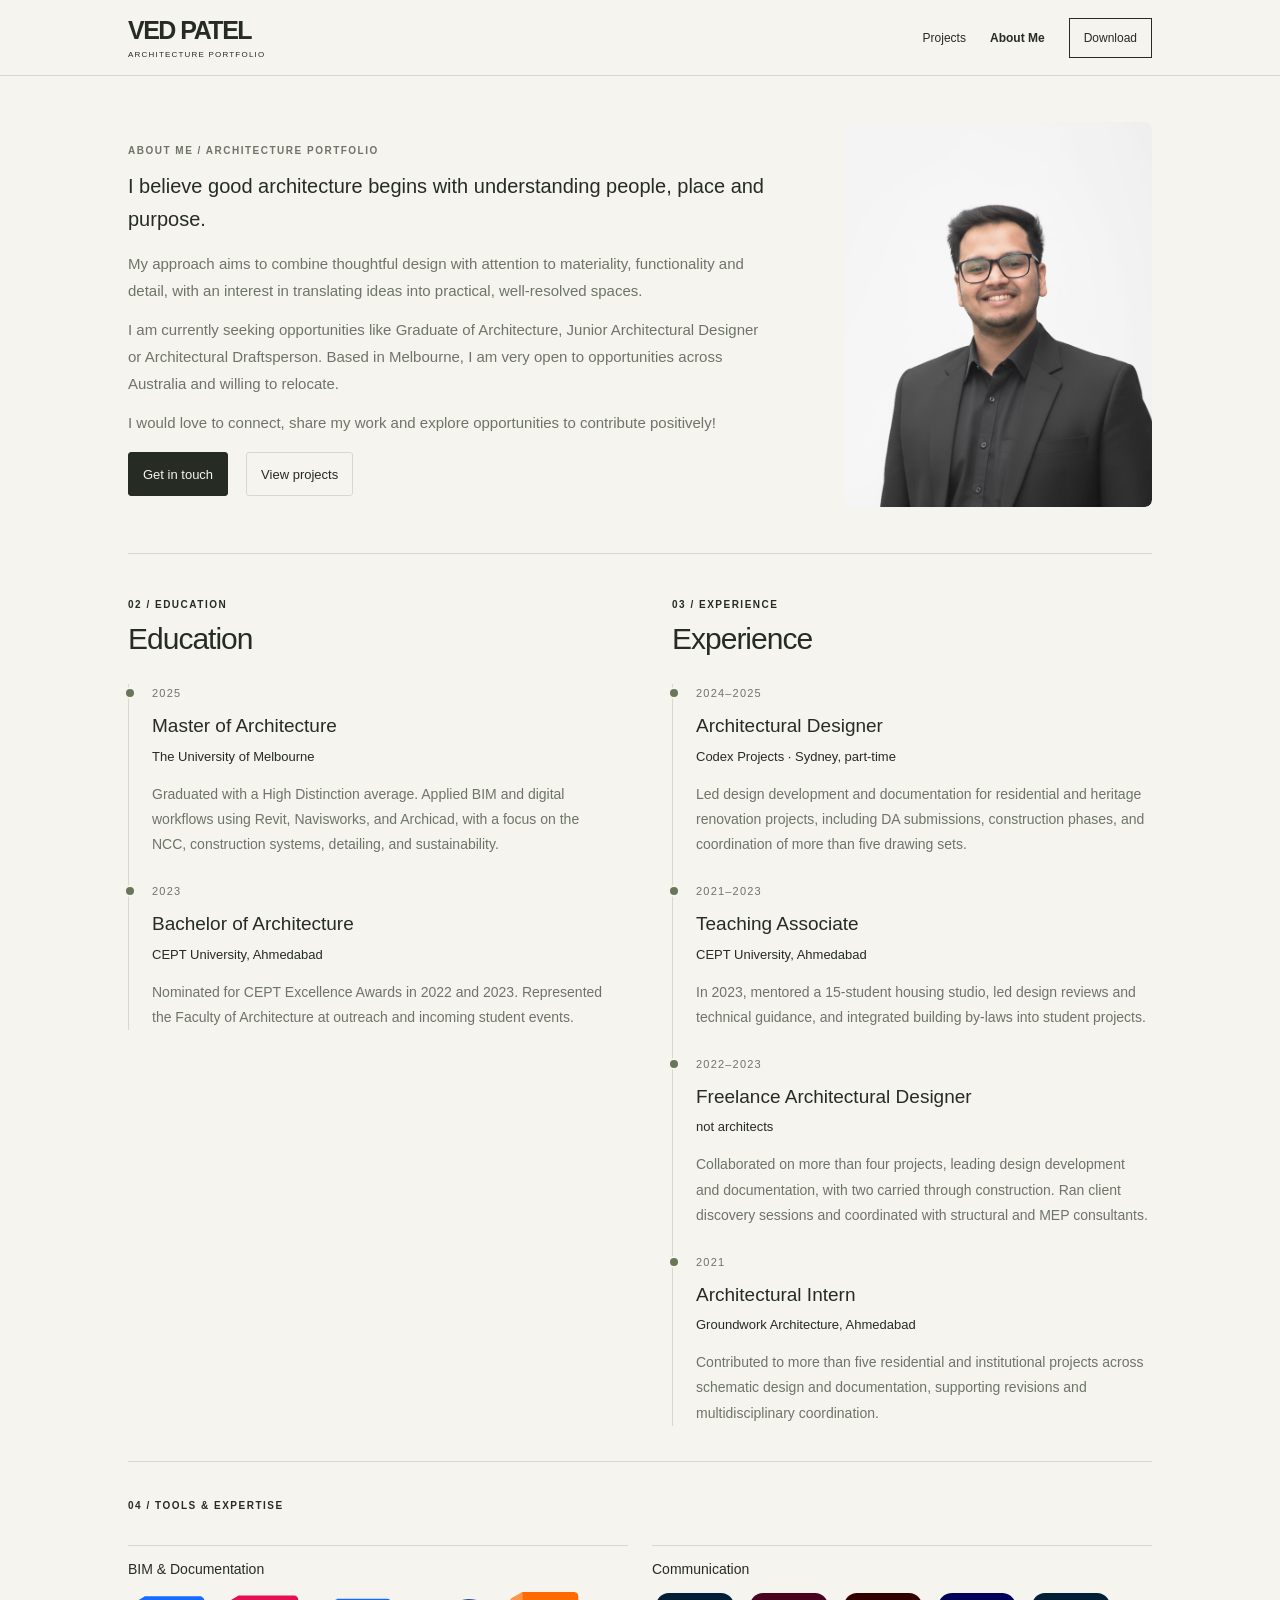
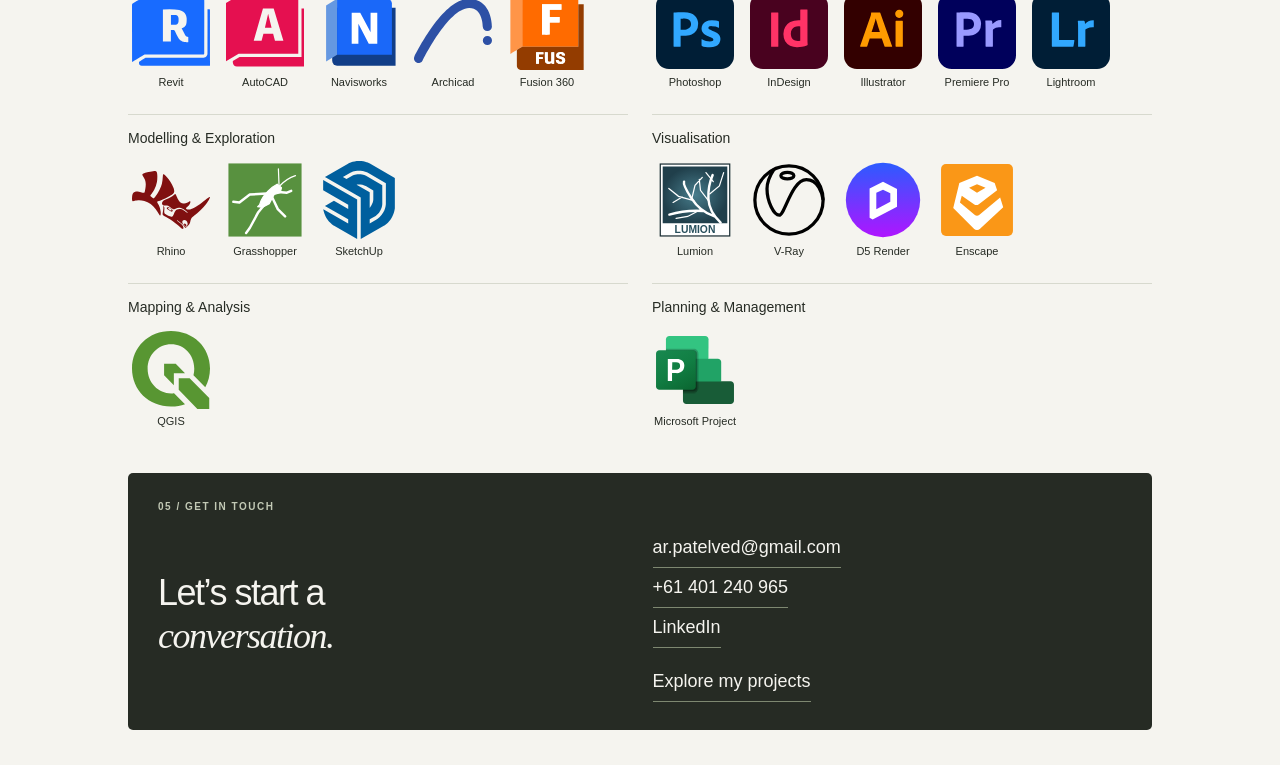
==== commit 7eccf827: "Updated categories" ====
--- a/about.html
+++ b/about.html
@@ -45,17 +45,16 @@
           <p class="eyebrow">ABOUT ME / ARCHITECTURE PORTFOLIO</p>
           <!-- <h1>Ved <em>Patel.</em></h1><p class="profile-subtitle">Architecture. Context. Human experience.</p> -->
           <p class="lead">
-            I see architecture as a narrative of human experience: a
-            relationship between people, materials, and place.
+            I believe good architecture begins with understanding people, place and purpose.
           </p>
           <p>
-            My approach combines careful technical drawing with sensitivity to
-            materiality and context, seeking a balance between form and
-            function.
+            My approach aims to combine thoughtful design with attention to materiality, functionality and detail, with an interest in translating ideas into practical, well-resolved spaces.
           </p>
           <p>
-            I am seeking opportunities to contribute to a practice that values
-            architectural judgment and creative problem-solving.
+            I am currently seeking opportunities like Graduate of Architecture, Junior Architectural Designer or Architectural Draftsperson. Based in Melbourne, I am very open to opportunities across Australia and willing to relocate.
+          </p>
+          <p>
+            I would love to connect, share my work and explore opportunities to contribute positively!
           </p>
           <div class="profile-actions">
             <a class="about-action" href="#contact">Get in touch</a
@@ -363,14 +362,14 @@
         <p class="eyebrow">05 / GET IN TOUCH</p>
         <h2>Let’s start a<br /><em>conversation.</em></h2>
         <div class="contact-links">
-          <a class="about-action" href="mailto:ar.patelved@gmail.com"
+          <a style="font-size: 18px;" class="about-action" href="mailto:ar.patelved@gmail.com"
             >ar.patelved@gmail.com</a
-          ><a class="about-action" href="tel:+61401240965">+61 401 240 965</a
-          ><a class="about-action" href="https://www.linkedin.com/in/vedhpatel/"
+          ><a style="font-size: 18px;" class="about-action" href="tel:+61401240965">+61 401 240 965</a
+          ><a style="font-size: 18px;" class="about-action" href="https://www.linkedin.com/in/vedhpatel/"
             >LinkedIn</a
           >
         </div>
-        <a class="about-action" href="index.html#projects"
+        <a style="font-size: 18px;" class="about-action" href="index.html#projects"
           >Explore my projects</a
         >
       </section>
--- a/assets/css/style.css
+++ b/assets/css/style.css
@@ -332,4 +332,7 @@
 #about-content #expertise .mixed-tools .tool-list{display:grid;grid-template-columns:repeat(auto-fit,minmax(80px,1fr));gap:18px 10px}
 #about-content #expertise .mixed-tools .tool-list li{max-width:none;min-width:0;padding:4px 0;gap:8px}
 #about-content #expertise .mixed-tools .tool-list img{width:62px;height:62px}
-@media(max-width:650px){#about-content #expertise .mixed-tools .tool-list{grid-template-columns:repeat(4,minmax(0,1fr));gap:16px 8px}#about-content #expertise .mixed-tools .tool-list img{width:52px;height:52px}}+@media(max-width:650px){#about-content #expertise .mixed-tools .tool-list{grid-template-columns:repeat(4,minmax(0,1fr));gap:16px 8px}#about-content #expertise .mixed-tools .tool-list img{width:52px;height:52px}}
+.project-description{white-space:pre-line}.project-description[hidden]{display:none}
+
+.project-metadata{display:grid;grid-template-columns:repeat(2,minmax(0,1fr));gap:20px}.project-metadata dd{overflow-wrap:anywhere}@media(max-width:400px){.project-metadata{grid-template-columns:1fr;gap:16px}}
--- a/assets/css/about.css
+++ b/assets/css/about.css
@@ -37,7 +37,7 @@
 #about-content.about-redesign>#contact .about-action{font-size:14px;margin:0;min-height:40px;line-height:1.6}
 #about-content.about-redesign>#contact>.about-action{justify-self:start;grid-column:2;margin-top:10px}
 @media(max-width:950px){#about-content.about-redesign .about-profile{grid-template-columns:minmax(0,1.2fr) minmax(190px,.8fr);gap:30px}#about-content.about-redesign .about-profile h1{font-size:60px}#about-content.about-redesign .resume-columns{gap:30px}#about-content.about-redesign .about-profile .lead{font-size:18px}}
-@media(max-width:700px){#about-content.about-redesign .about-profile{grid-template-columns:minmax(0,1fr);padding-block:28px 32px;gap:24px}#about-content.about-redesign .about-profile>div{grid-column:1;grid-row:1}#about-content.about-redesign .about-profile figure{grid-column:1;grid-row:2;justify-self:start;max-width:300px;width:100%}#about-content.about-redesign .about-profile figure img{aspect-ratio:1}#about-content.about-redesign .about-profile h1{font-size:56px;letter-spacing:-2.5px}#about-content.about-redesign .resume-columns{grid-template-columns:minmax(0,1fr);gap:32px;padding-block:28px}#about-content.about-redesign .resume-columns .resume-section>div:first-child{margin-bottom:22px}#about-content.about-redesign #expertise>div:first-child{display:block}#about-content.about-redesign #expertise h2{margin-top:12px}#about-content.about-redesign #expertise .mixed-tools .tool-list{grid-template-columns:repeat(4,minmax(0,1fr));gap:17px 8px;padding:18px 10px}#about-content.about-redesign #expertise .mixed-tools .tool-list img{width:62px;height:62px}#about-content.about-redesign>#contact{display:block;padding:25px 22px}#about-content.about-redesign>#contact h2{font-size:34px;margin-bottom:20px}#about-content.about-redesign>#contact>.about-action{margin-top:15px}}
+@media(max-width:700px){#about-content.about-redesign .about-profile{grid-template-columns:minmax(0,1fr);padding-block:28px 32px;gap:24px}#about-content.about-redesign .about-profile>div{grid-column:1;grid-row:1}#about-content.about-redesign .about-profile figure{grid-column:1;grid-row:2;justify-self:stretch;max-width:none;width:100%;margin:0}#about-content.about-redesign .about-profile figure img{aspect-ratio:1}#about-content.about-redesign .about-profile h1{font-size:56px;letter-spacing:-2.5px}#about-content.about-redesign .resume-columns{grid-template-columns:minmax(0,1fr);gap:32px;padding-block:28px}#about-content.about-redesign .resume-columns .resume-section>div:first-child{margin-bottom:22px}#about-content.about-redesign #expertise>div:first-child{display:block}#about-content.about-redesign #expertise h2{margin-top:12px}#about-content.about-redesign #expertise .mixed-tools .tool-list{grid-template-columns:repeat(4,minmax(0,1fr));gap:17px 8px;padding:18px 10px}#about-content.about-redesign #expertise .mixed-tools .tool-list img{width:62px;height:62px}#about-content.about-redesign>#contact{display:block;padding:25px 22px}#about-content.about-redesign>#contact h2{font-size:34px;margin-bottom:20px}#about-content.about-redesign>#contact>.about-action{margin-top:15px}}
 /* Categorized tools with generous logos and compact rows. */
 #about-content.about-redesign #expertise .categorized-tools{display:grid;grid-template-columns:1fr;gap:0}
 #about-content.about-redesign #expertise .categorized-tools>div{display:grid;grid-template-columns:145px minmax(0,1fr);align-items:center;gap:14px;border-top:1px solid var(--line);padding:10px 0;background:transparent}
